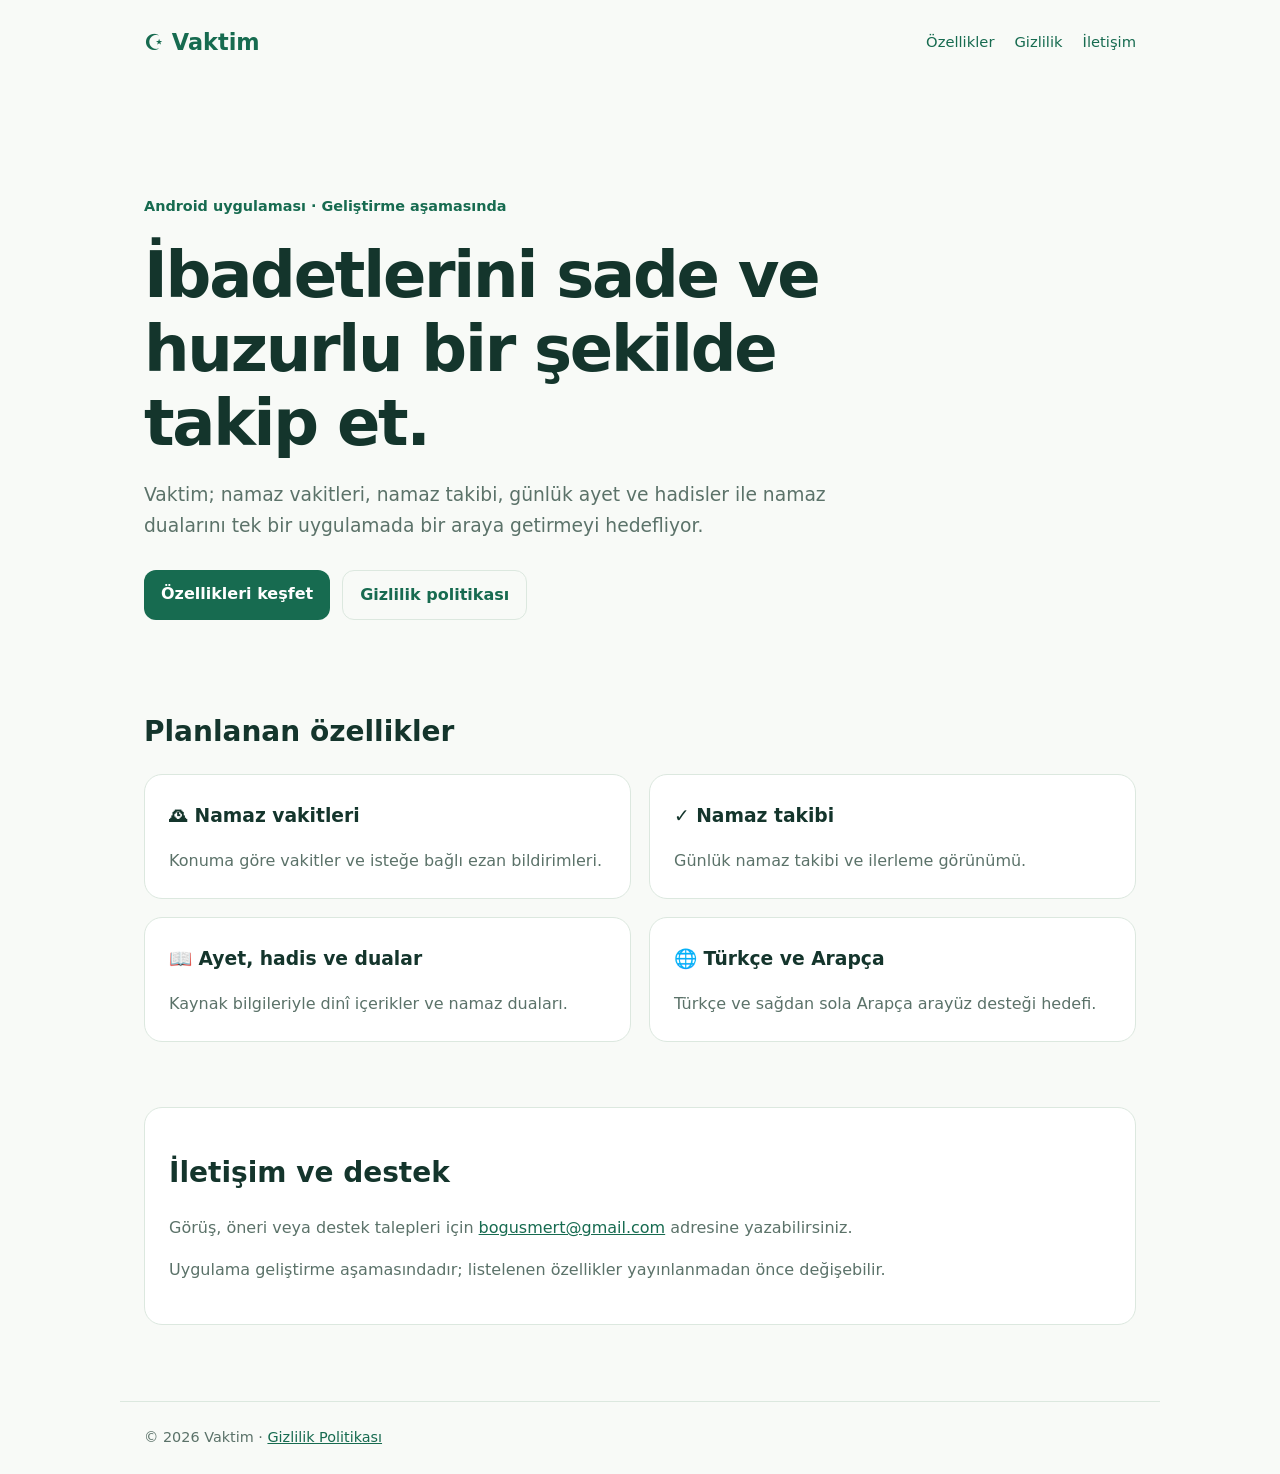
==== index.html @ b39ab68a "Add files via upload" ====
<!doctype html>
<html lang="tr"><head><meta charset="utf-8"><meta name="viewport" content="width=device-width,initial-scale=1"><meta name="description" content="Vaktim - namaz vakitleri, namaz takibi, günlük ayet ve hadis."><title>Vaktim | Namaz ve İbadet Takibi</title><link rel="stylesheet" href="styles.css"></head>
<body><header class="wrap"><a class="brand" href="./">☪ Vaktim</a><nav><a href="#ozellikler">Özellikler</a><a href="privacy/">Gizlilik</a><a href="mailto:bogusmert@gmail.com">İletişim</a></nav></header><main class="wrap"><section class="hero"><span class="eyebrow">Android uygulaması · Geliştirme aşamasında</span><h1>İbadetlerini sade ve huzurlu bir şekilde takip et.</h1><p>Vaktim; namaz vakitleri, namaz takibi, günlük ayet ve hadisler ile namaz dualarını tek bir uygulamada bir araya getirmeyi hedefliyor.</p><div class="actions"><a class="button" href="#ozellikler">Özellikleri keşfet</a><a class="subbutton" href="privacy/">Gizlilik politikası</a></div></section><section id="ozellikler"><h2>Planlanan özellikler</h2><div class="grid"><article><h3>🕰 Namaz vakitleri</h3><p>Konuma göre vakitler ve isteğe bağlı ezan bildirimleri.</p></article><article><h3>✓ Namaz takibi</h3><p>Günlük namaz takibi ve ilerleme görünümü.</p></article><article><h3>📖 Ayet, hadis ve dualar</h3><p>Kaynak bilgileriyle dinî içerikler ve namaz duaları.</p></article><article><h3>🌐 Türkçe ve Arapça</h3><p>Türkçe ve sağdan sola Arapça arayüz desteği hedefi.</p></article></div></section><section class="note"><h2>İletişim ve destek</h2><p>Görüş, öneri veya destek talepleri için <a href="mailto:bogusmert@gmail.com">bogusmert@gmail.com</a> adresine yazabilirsiniz.</p><p>Uygulama geliştirme aşamasındadır; listelenen özellikler yayınlanmadan önce değişebilir.</p></section></main><footer class="wrap">© <span id="year">2026</span> Vaktim · <a href="privacy/">Gizlilik Politikası</a></footer></body></html>
---- styles.css ----
:root{color-scheme:light;--ink:#14352c;--soft:#5b7269;--bg:#f8faf7;--accent:#176b50;--line:#dce8df}*{box-sizing:border-box}html{scroll-behavior:smooth}body{margin:0;background:var(--bg);color:var(--ink);font:16px/1.65 system-ui,-apple-system,"Segoe UI",sans-serif}.wrap{max-width:1040px;margin:auto;padding:24px}header{display:flex;justify-content:space-between;align-items:center;gap:20px;flex-wrap:wrap}.brand{font-weight:800;font-size:1.4rem;text-decoration:none}nav{display:flex;gap:20px;flex-wrap:wrap}a{color:var(--accent)}nav a{text-decoration:none;font-size:.92rem}.hero{padding:84px 0 70px;max-width:740px}.eyebrow{color:var(--accent);font-weight:700;font-size:.9rem}h1{font-size:clamp(2.35rem,6vw,4rem);line-height:1.15;letter-spacing:-.035em;margin:20px 0}h2{font-size:1.75rem;line-height:1.3}h3{margin:.1em 0}p{color:var(--soft)}.hero p{font-size:1.17rem}.actions{display:flex;flex-wrap:wrap;gap:12px;margin-top:28px}.button,.subbutton{display:inline-block;border-radius:12px;padding:11px 17px;text-decoration:none;font-weight:700}.button{background:var(--accent);color:white}.subbutton{border:1px solid var(--line)}.grid{display:grid;grid-template-columns:repeat(2,minmax(0,1fr));gap:18px;margin:24px 0 65px}article,.note,.document{background:white;border:1px solid var(--line);border-radius:18px;padding:24px}article p{margin-bottom:0}.note{margin-bottom:52px}footer{border-top:1px solid var(--line);color:var(--soft);font-size:.9rem}.document{max-width:820px;margin:50px auto}.warning{background:#fff6da;padding:14px 18px;border-radius:10px;border:1px solid #eedaa0;color:#6f4a13}@media(max-width:620px){.grid{grid-template-columns:1fr}.hero{padding:55px 0}header{align-items:flex-start}}
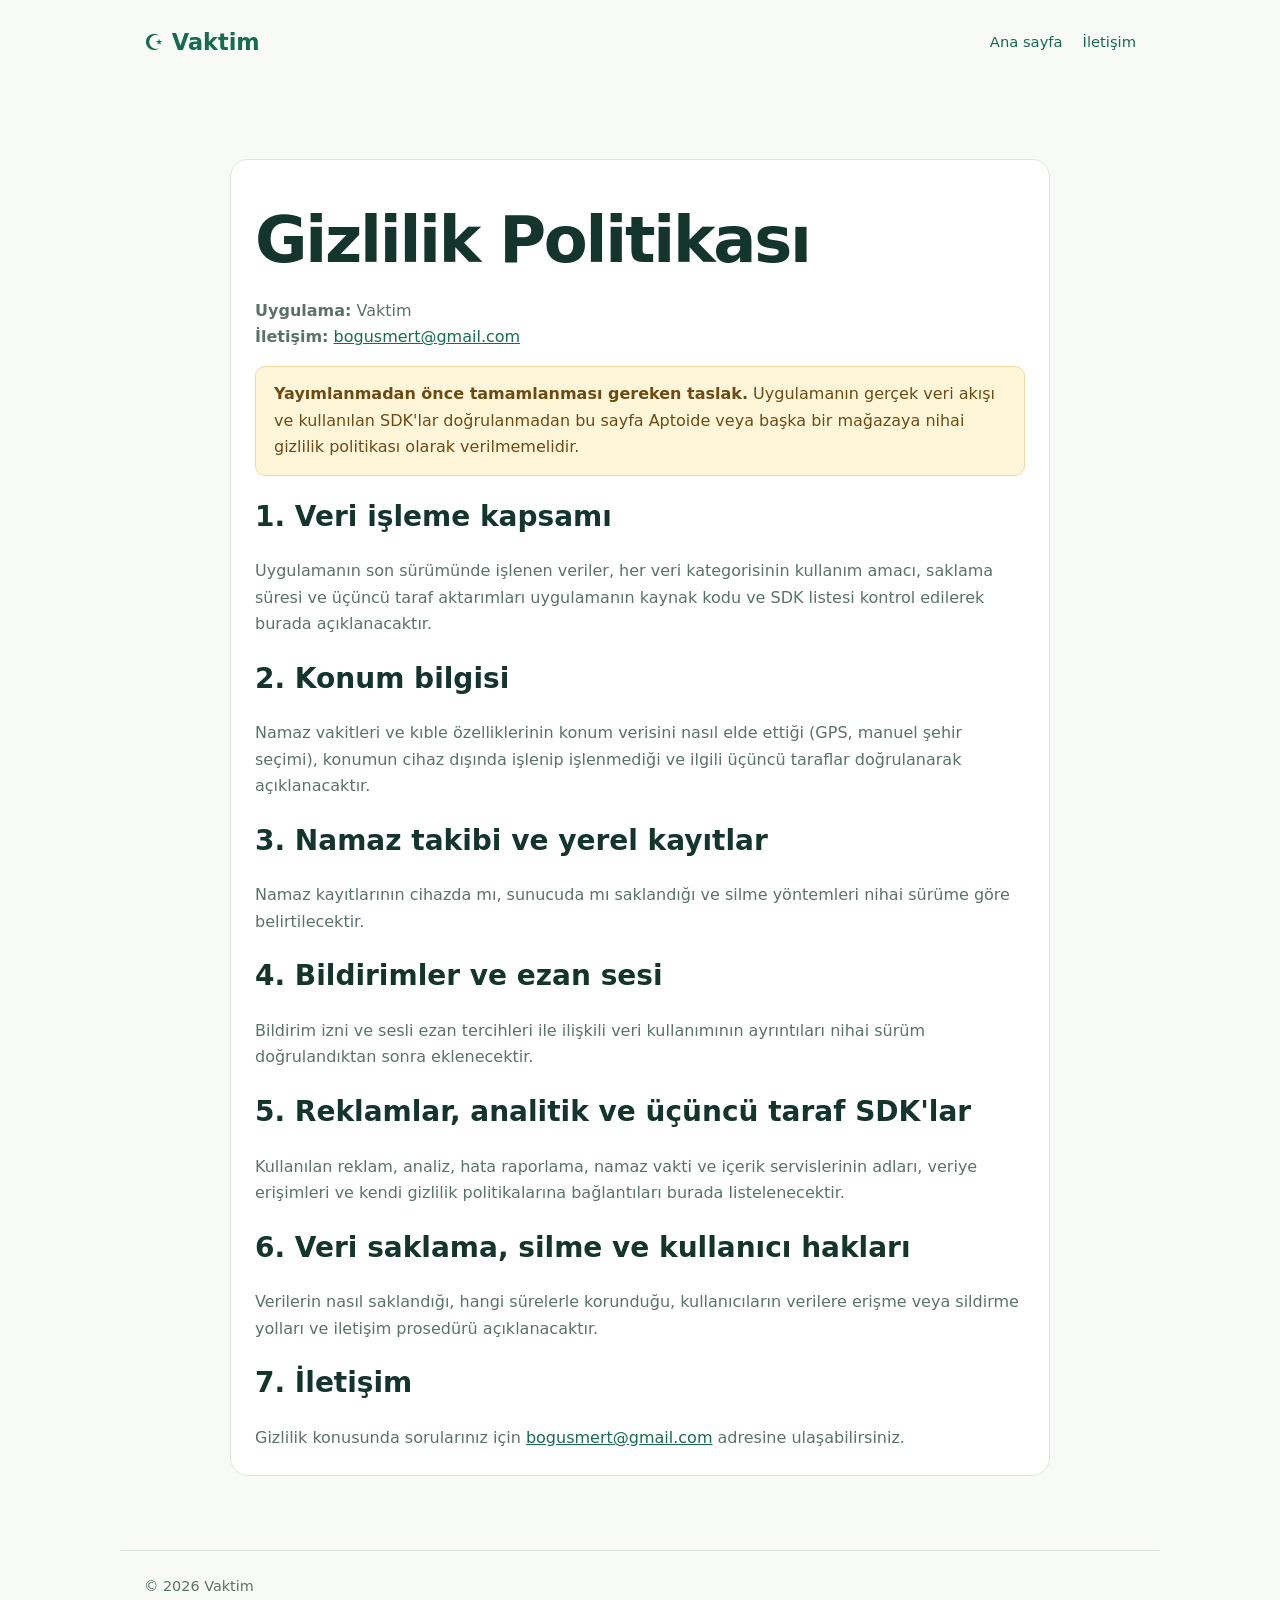
==== commit 2da2515d: "Add files via upload" ====
--- a/index.html
+++ b/index.html
@@ -1,3 +1 @@
-<!doctype html>
-<html lang="tr"><head><meta charset="utf-8"><meta name="viewport" content="width=device-width,initial-scale=1"><meta name="description" content="Vaktim - namaz vakitleri, namaz takibi, günlük ayet ve hadis."><title>Vaktim | Namaz ve İbadet Takibi</title><link rel="stylesheet" href="styles.css"></head>
-<body><header class="wrap"><a class="brand" href="./">☪ Vaktim</a><nav><a href="#ozellikler">Özellikler</a><a href="privacy/">Gizlilik</a><a href="mailto:bogusmert@gmail.com">İletişim</a></nav></header><main class="wrap"><section class="hero"><span class="eyebrow">Android uygulaması · Geliştirme aşamasında</span><h1>İbadetlerini sade ve huzurlu bir şekilde takip et.</h1><p>Vaktim; namaz vakitleri, namaz takibi, günlük ayet ve hadisler ile namaz dualarını tek bir uygulamada bir araya getirmeyi hedefliyor.</p><div class="actions"><a class="button" href="#ozellikler">Özellikleri keşfet</a><a class="subbutton" href="privacy/">Gizlilik politikası</a></div></section><section id="ozellikler"><h2>Planlanan özellikler</h2><div class="grid"><article><h3>🕰 Namaz vakitleri</h3><p>Konuma göre vakitler ve isteğe bağlı ezan bildirimleri.</p></article><article><h3>✓ Namaz takibi</h3><p>Günlük namaz takibi ve ilerleme görünümü.</p></article><article><h3>📖 Ayet, hadis ve dualar</h3><p>Kaynak bilgileriyle dinî içerikler ve namaz duaları.</p></article><article><h3>🌐 Türkçe ve Arapça</h3><p>Türkçe ve sağdan sola Arapça arayüz desteği hedefi.</p></article></div></section><section class="note"><h2>İletişim ve destek</h2><p>Görüş, öneri veya destek talepleri için <a href="mailto:bogusmert@gmail.com">bogusmert@gmail.com</a> adresine yazabilirsiniz.</p><p>Uygulama geliştirme aşamasındadır; listelenen özellikler yayınlanmadan önce değişebilir.</p></section></main><footer class="wrap">© <span id="year">2026</span> Vaktim · <a href="privacy/">Gizlilik Politikası</a></footer></body></html>
+<!doctype html><html lang="tr"><head><meta charset="utf-8"><meta name="viewport" content="width=device-width,initial-scale=1"><title>Gizlilik Politikası | Vaktim</title><link rel="stylesheet" href="../styles.css"></head><body><header class="wrap"><a class="brand" href="../">☪ Vaktim</a><nav><a href="../">Ana sayfa</a><a href="mailto:bogusmert@gmail.com">İletişim</a></nav></header><main class="wrap"><article class="document"><h1>Gizlilik Politikası</h1><p><strong>Uygulama:</strong> Vaktim<br><strong>İletişim:</strong> <a href="mailto:bogusmert@gmail.com">bogusmert@gmail.com</a></p><p class="warning"><strong>Yayımlanmadan önce tamamlanması gereken taslak.</strong> Uygulamanın gerçek veri akışı ve kullanılan SDK'lar doğrulanmadan bu sayfa Aptoide veya başka bir mağazaya nihai gizlilik politikası olarak verilmemelidir.</p><h2>1. Veri işleme kapsamı</h2><p>Uygulamanın son sürümünde işlenen veriler, her veri kategorisinin kullanım amacı, saklama süresi ve üçüncü taraf aktarımları uygulamanın kaynak kodu ve SDK listesi kontrol edilerek burada açıklanacaktır.</p><h2>2. Konum bilgisi</h2><p>Namaz vakitleri ve kıble özelliklerinin konum verisini nasıl elde ettiği (GPS, manuel şehir seçimi), konumun cihaz dışında işlenip işlenmediği ve ilgili üçüncü taraflar doğrulanarak açıklanacaktır.</p><h2>3. Namaz takibi ve yerel kayıtlar</h2><p>Namaz kayıtlarının cihazda mı, sunucuda mı saklandığı ve silme yöntemleri nihai sürüme göre belirtilecektir.</p><h2>4. Bildirimler ve ezan sesi</h2><p>Bildirim izni ve sesli ezan tercihleri ile ilişkili veri kullanımının ayrıntıları nihai sürüm doğrulandıktan sonra eklenecektir.</p><h2>5. Reklamlar, analitik ve üçüncü taraf SDK'lar</h2><p>Kullanılan reklam, analiz, hata raporlama, namaz vakti ve içerik servislerinin adları, veriye erişimleri ve kendi gizlilik politikalarına bağlantıları burada listelenecektir.</p><h2>6. Veri saklama, silme ve kullanıcı hakları</h2><p>Verilerin nasıl saklandığı, hangi sürelerle korunduğu, kullanıcıların verilere erişme veya sildirme yolları ve iletişim prosedürü açıklanacaktır.</p><h2>7. İletişim</h2><p>Gizlilik konusunda sorularınız için <a href="mailto:bogusmert@gmail.com">bogusmert@gmail.com</a> adresine ulaşabilirsiniz.</p></article></main><footer class="wrap">© 2026 Vaktim</footer></body></html>
